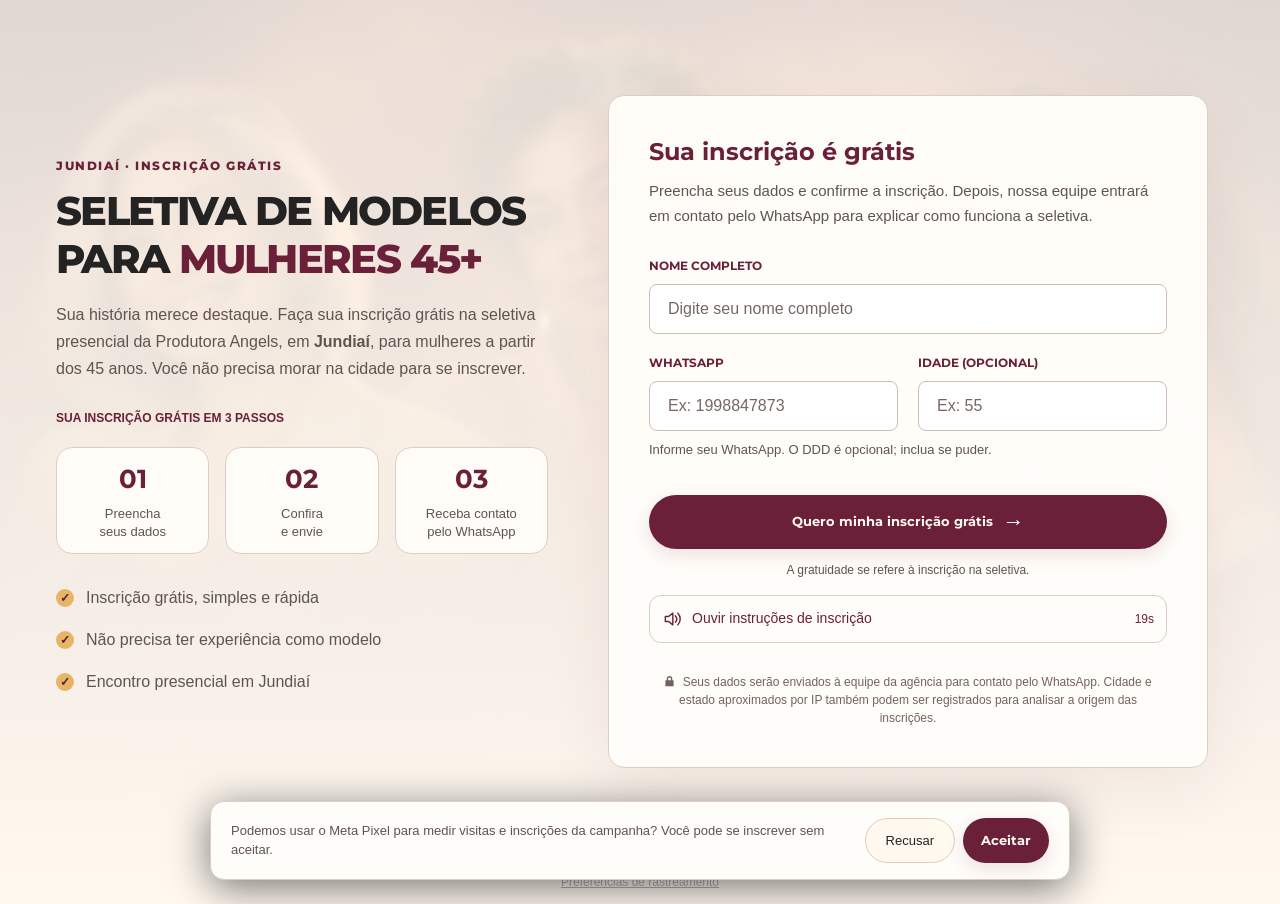
==== jundiai/index.html @ 076e6bf6 "Reduce initial page weight with an optimized background and fewer startup requests" ====
<!doctype html>
<html lang="pt-BR">
<head>
  <meta charset="UTF-8">
  <meta name="viewport" content="width=device-width, initial-scale=1">
  <link rel="preload" href="/fonts/montserrat-latin-700-normal.woff2" as="font" type="font/woff2" crossorigin>
  <meta name="description" content="Seletiva presencial da Produtora Angels em Jundiaí para mulheres a partir dos 45 anos. Faça sua inscrição grátis e receba as orientações da equipe pelo WhatsApp.">
  <title>Seletiva de modelos 45+ em Jundiaí | Inscrição grátis</title>
  <link rel="stylesheet" href="../styles.css">
  <link rel="stylesheet" href="../paleta-a/theme.css">
  <script src="config.js" defer></script>
  <script src="../app.js" defer></script>
  <script src="../audio-instructions.js" defer></script>
</head>
<body>
  <main class="layout" id="registration-page">
    <section class="card" aria-labelledby="form-title">
      <h2 id="form-title" class="form-heading">Sua inscrição é grátis</h2>
      <p class="form-context">Mulheres 45+ · Presencial em Jundiaí</p>
      <p class="form-description">Preencha seus dados e confirme a inscrição. Depois, nossa equipe entrará em contato pelo WhatsApp para explicar como funciona a seletiva.</p>
      <form id="lead-form">
        <label for="name">NOME COMPLETO</label>
        <input id="name" name="nome" autocomplete="name" placeholder="Digite seu nome completo" minlength="3" maxlength="150" required>
        <div class="fields">
          <div><label for="phone">WHATSAPP</label><input id="phone" name="telefone" type="tel" inputmode="tel" autocomplete="tel" maxlength="30" placeholder="Ex: 1998847873" aria-describedby="phone-help" required></div>
          <div><label for="age" id="age-label">IDADE (OPCIONAL)</label><input id="age" name="idade" type="number" inputmode="numeric" min="1" max="120" step="1" placeholder="Ex: 55"></div>
        </div>
        <p id="phone-help" class="hint">Informe seu WhatsApp. O DDD é opcional; inclua se puder.</p>
        <button type="submit" class="primary registration-cta">Quero minha inscrição grátis <span aria-hidden="true">→</span></button>
        <p class="free-note">A gratuidade se refere à inscrição na seletiva.</p>
        <div class="audio-instructions">
          <audio id="instruction-audio" controls preload="none" aria-label="Instruções para fazer sua inscrição" src="../assets/instrucoes-inscricao.mp3"></audio>
          <button id="audio-toggle" class="audio-button" type="button" aria-controls="instruction-audio" aria-pressed="false" hidden>
            <svg aria-hidden="true" viewBox="0 0 24 24"><path d="M4 9v6h4l5 4V5L8 9H4zm12-1a6 6 0 0 1 0 8m3-11a10 10 0 0 1 0 14"/></svg>
            <span id="audio-toggle-label">Ouvir instruções de inscrição</span>
            <small>19s</small>
          </button>
          <p id="audio-status" class="hint" role="status" aria-live="polite"></p>
        </div>
        <p id="form-status" class="status" role="status" aria-live="polite"></p>
      </form>
      <p class="footnote"><svg aria-hidden="true" viewBox="0 0 16 16"><path fill="currentColor" d="M4 6V4a4 4 0 0 1 8 0v2h1a1 1 0 0 1 1 1v7a1 1 0 0 1-1 1H3a1 1 0 0 1-1-1V7a1 1 0 0 1 1-1h1zm2 0h4V4a2 2 0 0 0-4 0v2z"/></svg> Seus dados serão enviados à equipe da agência para contato pelo WhatsApp. Cidade e estado aproximados por IP também podem ser registrados para analisar a origem das inscrições.</p>
    </section>
    <section class="intro" aria-labelledby="title">
      <p class="eyebrow">JUNDIAÍ · INSCRIÇÃO GRÁTIS</p>
      <h1 id="title">Seletiva de modelos<br>para <span>mulheres 45+</span></h1>
      <p class="description">Sua história merece destaque. Faça sua inscrição grátis na seletiva presencial da Produtora Angels, em <strong>Jundiaí</strong>, para mulheres a partir dos 45 anos. Você não precisa morar na cidade para se inscrever.</p>
      <div class="deadline" id="campaign-countdown" aria-label="Prazo de inscrições" hidden>
        <p class="deadline-label" id="countdown-label">AS VAGAS ENCERRAM EM:</p>
        <div class="countdown" aria-hidden="true">
          <div><strong id="countdown-hours">00</strong><span>HORAS</span></div>
          <div><strong id="countdown-minutes">00</strong><span>MIN</span></div>
          <div><strong id="countdown-seconds">00</strong><span>SEG</span></div>
        </div>
      </div>
      <div id="registration-steps" class="registration-steps" aria-labelledby="steps-title">
        <p id="steps-title" class="deadline-label">SUA INSCRIÇÃO GRÁTIS EM 3 PASSOS</p>
        <ol>
          <li><strong>01</strong><span>Preencha<br>seus dados</span></li>
          <li><strong>02</strong><span>Confira<br>e envie</span></li>
          <li><strong>03</strong><span>Receba contato<br>pelo WhatsApp</span></li>
        </ol>
      </div>
      <ul class="benefits">
        <li><span aria-hidden="true">✓</span> Inscrição grátis, simples e rápida</li>
        <li><span aria-hidden="true">✓</span> Não precisa ter experiência como modelo</li>
        <li><span aria-hidden="true">✓</span> Encontro presencial em Jundiaí</li>
      </ul>
    </section>
  </main>
  <dialog id="confirmation" aria-labelledby="confirmation-title" aria-describedby="confirmation-description">
    <div class="dialog-content">
      <p class="eyebrow">SEU PRÓXIMO PASSO</p>
      <h2 id="confirmation-title">Vamos confirmar sua inscrição grátis?</h2>
      <p id="confirmation-description" class="subtext">Confira seu nome, idade e WhatsApp. Nossa equipe usará esse número para explicar os próximos passos da seletiva.</p>
      <dl><dt>Nome completo</dt><dd id="review-name"></dd><dt>Idade</dt><dd id="review-age"></dd><dt>WhatsApp</dt><dd id="review-phone"></dd></dl>
      <p id="submit-status" class="status" role="status" aria-live="polite"></p>
      <button id="confirm-submit" class="primary" type="button">CONFIRMAR INSCRIÇÃO GRÁTIS <span aria-hidden="true">→</span></button>
      <button id="edit-data" class="secondary" type="button">Voltar e editar</button>
    </div>
  </dialog>
  <aside id="cookie-banner" class="cookie-banner" aria-label="Preferências de rastreamento">
    <p>Podemos usar o Meta Pixel para medir visitas e inscrições da campanha? Você pode se inscrever sem aceitar.</p>
    <div><button id="reject-tracking" class="secondary" type="button">Recusar</button><button id="accept-tracking" class="primary" type="button">Aceitar</button></div>
  </aside>
  <button id="tracking-settings" class="settings" type="button">Preferências de rastreamento</button>
</body>
</html>
---- styles.css ----
@font-face { font-family:Montserrat; src:url("fonts/montserrat-latin-800-normal.woff2") format("woff2"); font-style:normal; font-weight:800 900; font-display:swap; }
@font-face { font-family:Montserrat; src:url("fonts/montserrat-latin-700-normal.woff2") format("woff2"); font-style:normal; font-weight:700; font-display:swap; }
:root {
  --background:#130e14; --surface:#211921; --text:#fff8f1; --muted:#d2c7ce;
  --accent:#e9cba7; --accent-light:#f5e3ca; --accent-text:#241824;
  --cta:#4ade80; --cta-light:#a7f3b8; --cta-text:#062410;
  --border:#574452; --focus:#f5e3ca; --radius:16px;
}
* { box-sizing:border-box; }
body { margin:0; background:var(--background); color:var(--text); font-family:Arial,Helvetica,sans-serif; line-height:1.5; }
body::before {
  content:"";
  position:fixed;
  inset:0;
  pointer-events:none;
  background-color:var(--background);
  background-image:
    linear-gradient(180deg,rgba(19,14,20,.2) 0%,rgba(19,14,20,.45) 55%,var(--background) 100%),
    linear-gradient(90deg,rgba(19,14,20,.58) 0%,rgba(19,14,20,.22) 48%,rgba(19,14,20,.4) 100%),
    url("assets/mulheres-45plus-fundo.fdf87ce01a.webp");
  background-size:cover;
  background-position:center top;
  background-repeat:no-repeat;
}

button,input { font:inherit; }
button { cursor:pointer; }
button:disabled { cursor:wait; opacity:.65; }
.layout { position:relative; max-width:1168px; min-height:calc(100svh - 28px); margin:auto; padding:27px 0 36px; display:grid; grid-template-columns:minmax(0,492px) minmax(0,600px); gap:60px; align-items:center; }
.intro { padding-bottom:12px; }
.eyebrow { font-family:Montserrat,Arial,sans-serif; font-size:12px; font-weight:800; letter-spacing:1.6px; margin:0 0 12px; color:var(--accent); }
h1 { font-family:Montserrat,Arial,sans-serif; font-size:40px; font-weight:800; line-height:1.2; letter-spacing:-1.7px; margin:0 0 18px; text-transform:uppercase; }
h1 span { color:var(--accent); }
.description { font-size:16px; color:var(--muted); line-height:1.7; margin:0; }
.deadline { margin-top:26px; }
.deadline-label { color:var(--accent); font-size:12px; font-weight:800; margin:0 0 30px; }
.countdown { display:grid; grid-template-columns:repeat(3,1fr); gap:16px; }
.countdown > div { height:88px; background:var(--surface); border:1px solid var(--border); border-radius:16px; display:flex; flex-direction:column; align-items:center; justify-content:center; }
.countdown strong { font-family:Montserrat,Arial,sans-serif; font-size:32px; font-weight:800; line-height:1.1; color:var(--accent); }
.countdown span { font-size:11px; color:var(--muted); margin-top:3px; }
.benefits { list-style:none; padding:0; margin:32px 0 0; display:grid; gap:18px; color:var(--muted); font-size:16px; }
.benefits li { display:flex; gap:12px; align-items:center; }
.benefits span { display:grid; place-items:center; background:var(--accent); color:var(--accent-text); border-radius:50%; width:18px; height:18px; flex-shrink:0; font-size:12px; font-weight:bold; }
.card { min-height:622px; padding:40px; background:linear-gradient(125deg,var(--surface) 60%,#2a2027); border:1px solid var(--border); border-radius:var(--radius); display:flex; flex-direction:column; justify-content:flex-start; }
.form-heading { color:var(--accent); font-family:Montserrat,Arial,sans-serif; font-size:24px; font-weight:700; line-height:1.3; margin:0 0 12px; }
h2 { font-size:28px; line-height:1.2; margin:0 0 12px; }
.subtext { color:var(--muted); font-size:14px; margin:0 0 28px; }
label:not(.check) { display:block; color:var(--accent); font-family:Montserrat,Arial,sans-serif; font-size:12px; font-weight:700; margin-bottom:9px; }
input:not([type=checkbox]) { width:100%; height:50px; padding:12px 18px; border:1px solid var(--border); background:#171217; border-radius:8px; color:var(--text); color-scheme:dark; }
input::placeholder { color:#a99aa5; opacity:1; }
input:focus-visible,button:focus-visible { outline:2px solid var(--focus); outline-offset:3px; }
.fields { display:grid; grid-template-columns:1fr 1fr; gap:20px; margin-top:20px; }
.hint { font-size:13px; color:var(--muted); margin:9px 0 0; }
.registration-cta { margin-top:36px; }
[hidden] { display:none !important; }
.unavailable-screen { position:relative; min-height:calc(100svh - 50px); display:grid; place-items:center; padding:32px 22px; }
.unavailable-card { width:100%; max-width:540px; padding:36px; border:1px solid var(--border); border-radius:var(--radius); background:var(--surface); }
.unavailable-card h2 { line-height:1.3; }
.unavailable-card .subtext { font-size:16px; line-height:1.7; margin-top:20px; }
.instagram-link { text-decoration:none; text-align:center; }
@media(max-width:420px) { .unavailable-card { padding:26px; } .unavailable-card h2 { font-size:24px; } }
.attendance-actions { display:grid; grid-template-columns:repeat(2,minmax(0,1fr)); gap:12px; align-items:center; }
.city-highlight { display:inline-block; color:var(--accent); background:rgba(233,203,167,.14); border-radius:6px; padding:2px 6px; margin:3px 0; font-weight:800; text-transform:uppercase; }
.attendance-choice { width:100%; min-height:48px; padding:12px 18px; border:1px solid; border-radius:12px; font-size:15px; font-weight:700; transition:background-color .2s; }
#attendance-yes { color:#a7efbf; background:#20372b; border-color:#426c50; }
#attendance-yes:hover { background:#2b4838; }
#attendance-no { color:#ffbaba; background:#3a242b; border-color:#79505a; }
#attendance-no:hover { background:#4c3038; }
@media(max-width:800px) { .registration-cta { margin-top:28px; } }
@media(prefers-reduced-motion:reduce) { .attendance-choice { transition:none; } }
.check { display:flex; gap:10px; align-items:flex-start; font-size:14px; color:var(--muted); margin:72px 0 22px; }
.check input { accent-color:var(--accent); width:18px; height:18px; flex-shrink:0; margin:1px 0; }
.primary { background:linear-gradient(105deg,#22c55e,var(--cta) 55%,var(--cta-light)); color:var(--cta-text); border:0; border-radius:999px; padding:16px 20px; font-family:Montserrat,Arial,sans-serif; font-size:13px; font-weight:700; display:flex; align-items:center; justify-content:center; gap:10px; width:100%; min-height:54px; box-shadow:0 9px 28px #22c55e24; transition:filter .2s,transform .2s; }
.registration-cta { animation:registration-pulse 2s ease-in-out infinite; }
.registration-cta:disabled { animation:none; }
@keyframes registration-pulse {
  0%,100% { box-shadow:0 0 0 0 #22c55e66,0 9px 28px #22c55e24; }
  65% { box-shadow:0 0 0 11px #22c55e00,0 9px 34px #22c55e45; }
}
.primary:hover { filter:brightness(1.1); transform:translateY(-1px); }
.primary span { font-size:22px; line-height:1; }
.secondary { background:transparent; color:var(--text); border:1px solid var(--border); border-radius:999px; padding:12px 20px; font-size:13px; }
.footnote { font-size:12px; text-align:center; color:#b9aab5; margin:30px 0 0; }
.status { font-size:14px; margin:14px 0; color:var(--text); overflow-wrap:anywhere; }
.status:empty { display:none; }
dialog { border:1px solid var(--border); border-radius:var(--radius); background:var(--surface); color:var(--text); max-width:480px; width:calc(100% - 32px); padding:0; max-height:90svh; }
dialog::backdrop { background:#000b; backdrop-filter:blur(4px); }
.dialog-content { padding:32px; }
dl { background:var(--background); border-radius:12px; padding:20px; margin:0 0 24px; }
dt { font-size:11px; color:var(--muted); text-transform:uppercase; font-weight:bold; }
dd { margin:4px 0 18px; overflow-wrap:anywhere; }
dd:last-child { margin-bottom:0; }
#edit-data { width:100%; margin-top:12px; }
.cookie-banner { position:fixed; bottom:20px; left:50%; transform:translateX(-50%); width:calc(100% - 32px); max-width:860px; padding:16px 20px; background:var(--surface); border:1px solid var(--border); border-radius:14px; box-shadow:0 8px 40px #0008; display:flex; gap:24px; align-items:center; z-index:3; }
.cookie-banner[hidden] { display:none; }
.cookie-banner p { font-size:13px; margin:0; color:var(--muted); }
.cookie-banner > div { display:flex; gap:8px; flex-shrink:0; }
.cookie-banner .primary { width:auto; min-height:40px; padding:10px 18px; }
.settings { position:relative; display:block; margin:0 auto 12px; background:none; border:0; text-decoration:underline; font-size:12px; color:#b9aab5; }
@media(max-width:1200px) and (min-width:801px) { .layout { grid-template-columns:minmax(0,492fr) minmax(0,600fr); } }
@media(max-width:1000px) and (min-width:801px) { .layout { gap:30px; padding:32px 28px; } .card { padding:28px; } h1 { font-size:33px; } }
@media(max-width:800px) {
  .layout { grid-template-columns:1fr; gap:36px; padding:40px 22px 36px; max-width:600px; }
  h1 { font-size:clamp(30px,6.4vw,40px); letter-spacing:-1.1px; }
  .description { font-size:15px; }
  .deadline-label { margin-bottom:18px; }
  .benefits { margin-top:32px; gap:16px; font-size:15px; }
  .card { padding:30px 24px; min-height:auto; }
  .cookie-banner { flex-direction:column; align-items:stretch; gap:12px; }
  .cookie-banner > div { justify-content:flex-end; }
  .countdown { gap:12px; }
}
@media(prefers-reduced-motion:reduce) { .primary { transition:none; } .registration-cta { animation:none; } }

.footnote svg { width:11px; height:11px; margin-right:4px; vertical-align:-1px; }
@media(min-width:801px) and (max-width:1220px) { .layout { margin-inline:32px; } }
@media(max-width:800px) { .form-heading { margin-bottom:28px; } .check { margin-top:26px; } }
@media(max-width:420px) { .fields { grid-template-columns:1fr; } }

body::after { content:""; position:fixed; inset:0; pointer-events:none; background-image:radial-gradient(circle at 10% 1%,#aaa4 1px,transparent 3px),radial-gradient(circle at 29% 15%,#aaa4 1px,transparent 3px),radial-gradient(circle at 37% 14%,#aaa4 1px,transparent 3px),radial-gradient(circle at 32% 44%,#aaa4 1px,transparent 2px),radial-gradient(circle at 44% 29%,#aaa4 1px,transparent 2px),radial-gradient(circle at 39% 68%,#aaa4 1px,transparent 2px),radial-gradient(circle at 87% 25%,#aaa4 1px,transparent 3px),radial-gradient(circle at 93% 43%,#aaa3 1px,transparent 2px),radial-gradient(circle at 86% 91%,#aaa4 1px,transparent 3px),radial-gradient(circle at 46% 96%,#aaa4 1px,transparent 3px),radial-gradient(circle at 12% 98%,#aaa4 1px,transparent 2px),radial-gradient(circle at 2% 79%,#aaa3 1px,transparent 2px); }

/* A single background image; gradients keep the headline legible. */
body::after { opacity:.25; }
.card { background:linear-gradient(125deg,rgba(33,25,33,.95),rgba(42,32,39,.92)); }
@media(max-width:800px) {
  body::before { background-size:100% 100%,100% 100%,auto 680px; }
}

.form-description { color:var(--muted); font-size:15px; line-height:1.65; margin:0 0 28px; }
.free-note { color:var(--muted); font-size:12px; line-height:1.5; text-align:center; margin:12px 0 0; }
.registration-steps { margin-top:26px; }
.registration-steps .deadline-label { margin-bottom:20px; }
.registration-steps ol { list-style:none; padding:0; margin:0; display:grid; grid-template-columns:repeat(3,minmax(0,1fr)); gap:16px; }
.registration-steps li { min-height:100px; display:flex; flex-direction:column; align-items:center; justify-content:center; gap:6px; text-align:center; background:var(--surface); border:1px solid var(--border); border-radius:16px; padding:12px 6px; }
.registration-steps strong { color:var(--accent); font-family:Montserrat,Arial,sans-serif; font-size:26px; }
.registration-steps li span { color:var(--muted); font-size:13px; line-height:1.4; }
@media(max-width:800px) { .form-heading { margin-bottom:12px; } .registration-steps ol { gap:12px; } }

/* Keep keyboard order aligned with the form-first layout on mobile. */
.layout > .intro { grid-column:1; grid-row:1; }
.layout > .card { grid-column:2; grid-row:1; }
.form-context { display:none; }
@media(max-width:800px) {
  .layout { padding-top:20px; }
  .layout > .card { grid-column:1; grid-row:1; padding:24px 20px; }
  .layout > .intro { grid-column:1; grid-row:2; }
  .card .form-heading { font-size:22px; margin-bottom:8px; }
  .form-context { display:block; color:var(--accent); font-size:13px; line-height:1.5; margin:0 0 22px; }
  .card #lead-form { order:1; }
  .card .form-description { order:2; margin:22px 0 0; font-size:14px; }
  .card .footnote { order:3; margin-top:18px; }
  .card .fields { margin-top:16px; gap:16px; }
  .card .registration-cta { margin-top:22px; }
}
@media(max-width:380px) {
  .card .registration-cta { padding:14px 12px; font-size:12px; gap:8px; }
  .card .registration-cta span { display:none; }
}

.audio-instructions { margin-top:16px; }
.audio-instructions audio { width:100%; }
.audio-button { width:100%; display:flex; align-items:center; gap:10px; padding:12px; min-height:48px; border:1px solid var(--border); border-radius:12px; background:transparent; color:var(--accent); text-align:left; font-size:14px; line-height:1.4; }
.audio-button:hover { border-color:var(--accent); }
.audio-button svg { width:20px; height:20px; flex-shrink:0; fill:none; stroke:currentColor; stroke-width:1.7; stroke-linecap:round; stroke-linejoin:round; }
.audio-button small { font-size:12px; margin-left:auto; white-space:nowrap; }
#audio-status:empty { display:none; }
---- paleta-a/theme.css ----
:root {
  --background:#FFF9F0;
  --surface:#fffdf9;
  --text:#232323;
  --muted:#605351;
  --accent:#6B2039;
  --accent-light:#8b304e;
  --accent-text:#FFF9F0;
  --cta:#6B2039;
  --cta-light:#6B2039;
  --cta-text:#FFF9F0;
  --border:#dccdc5;
  --focus:#6B2039;
}
body { color-scheme:light; }
body::before {
  background-color:var(--background);
  background-image:linear-gradient(180deg,rgba(255,249,240,.86),rgba(255,249,240,.95) 65%,var(--background)),url("../assets/mulheres-45plus-fundo.fdf87ce01a.webp");
  background-size:cover;
}
body::after { display:none; }
.card { background:rgba(255,253,249,.97); box-shadow:0 18px 65px rgba(107,32,57,.07); }
input:not([type=checkbox]) { color-scheme:light; background:#fff; border-color:#cdbeb6; }
input::placeholder { color:#776762; }
.primary { background:var(--cta); color:var(--cta-text); box-shadow:0 6px 18px rgba(107,32,57,.13); }
.primary:hover { background:#572034; filter:none; }
.registration-cta { animation:palette-wine-pulse 2.5s ease-in-out infinite; }
.registration-cta:disabled { animation:none; }
@keyframes palette-wine-pulse {
  0%,100% { box-shadow:0 0 0 0 rgba(107,32,57,.18),0 6px 18px rgba(107,32,57,.1); }
  65% { box-shadow:0 0 0 8px rgba(107,32,57,0),0 6px 22px rgba(107,32,57,.16); }
}
.registration-steps li { background:rgba(255,253,249,.92); border-color:#ddcdc4; }
.registration-steps strong { color:var(--accent); }
.benefits span { background:#e9b466; color:#412530; }
.footnote { color:#75625e; }
.city-highlight { background:#f2e1e5; color:var(--accent); }
.secondary { background:#fff9f0; }
#attendance-yes { color:#225c37; background:#eaf3e8; border-color:#b1c8b2; }
#attendance-yes:hover { background:#deecdc; }
#attendance-no { color:#8b3444; background:#fbefed; border-color:#dab5b9; }
#attendance-no:hover { background:#f2e1de; }
dialog::backdrop { background:rgba(49,28,32,.42); }
.unavailable-card { box-shadow:0 18px 65px rgba(107,32,57,.07); }
@media(max-width:800px) {
  body::before { background-size:100% 680px,auto 680px; }
}
@media(prefers-reduced-motion:reduce) { .registration-cta { animation:none; } }
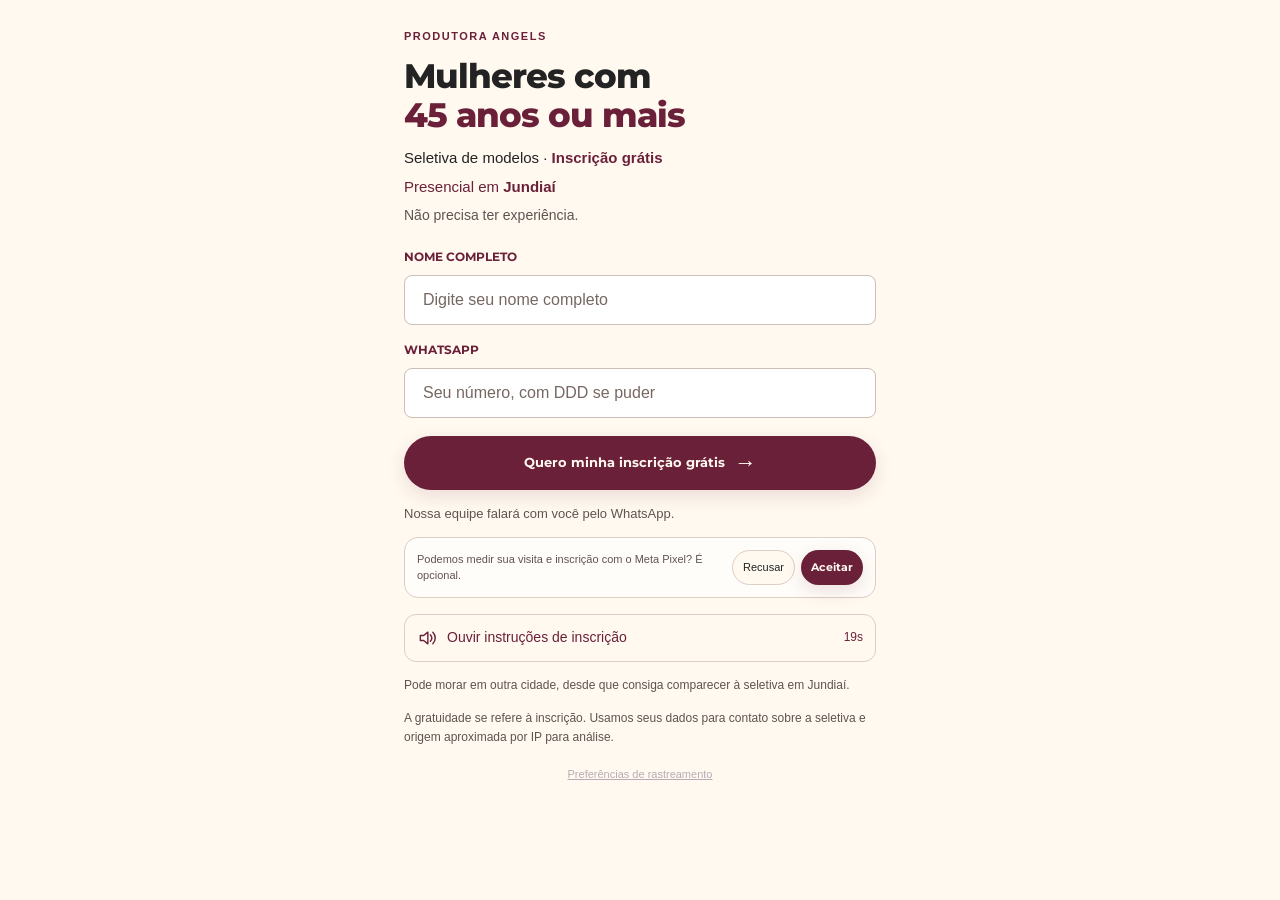
==== commit aed3dff2: "Prioritize audience and two-field registration on the main landing pages" ====
--- a/jundiai/index.html
+++ b/jundiai/index.html
@@ -4,85 +4,48 @@
   <meta charset="UTF-8">
   <meta name="viewport" content="width=device-width, initial-scale=1">
   <link rel="preload" href="/fonts/montserrat-latin-700-normal.woff2" as="font" type="font/woff2" crossorigin>
-  <meta name="description" content="Seletiva presencial da Produtora Angels em Jundiaí para mulheres a partir dos 45 anos. Faça sua inscrição grátis e receba as orientações da equipe pelo WhatsApp.">
-  <title>Seletiva de modelos 45+ em Jundiaí | Inscrição grátis</title>
-  <link rel="stylesheet" href="../styles.css">
-  <link rel="stylesheet" href="../paleta-a/theme.css">
+  <meta name="description" content="Inscrição grátis na seletiva de modelos para mulheres com 45 anos ou mais. Presencial em Jundiaí, sem necessidade de experiência.">
+  <title>Modelos: mulheres com 45 anos ou mais | Jundiaí</title>
+  <link rel="stylesheet" href="/styles.css">
+  <link rel="stylesheet" href="/paleta-a/theme.css">
+  <link rel="stylesheet" href="/quick-form.css">
   <script src="config.js" defer></script>
-  <script src="../app.js" defer></script>
-  <script src="../audio-instructions.js" defer></script>
+  <script src="/app.js" defer></script>
+  <script src="/audio-instructions.js" defer></script>
 </head>
-<body>
-  <main class="layout" id="registration-page">
-    <section class="card" aria-labelledby="form-title">
-      <h2 id="form-title" class="form-heading">Sua inscrição é grátis</h2>
-      <p class="form-context">Mulheres 45+ · Presencial em Jundiaí</p>
-      <p class="form-description">Preencha seus dados e confirme a inscrição. Depois, nossa equipe entrará em contato pelo WhatsApp para explicar como funciona a seletiva.</p>
-      <form id="lead-form">
-        <label for="name">NOME COMPLETO</label>
-        <input id="name" name="nome" autocomplete="name" placeholder="Digite seu nome completo" minlength="3" maxlength="150" required>
-        <div class="fields">
-          <div><label for="phone">WHATSAPP</label><input id="phone" name="telefone" type="tel" inputmode="tel" autocomplete="tel" maxlength="30" placeholder="Ex: 1998847873" aria-describedby="phone-help" required></div>
-          <div><label for="age" id="age-label">IDADE (OPCIONAL)</label><input id="age" name="idade" type="number" inputmode="numeric" min="1" max="120" step="1" placeholder="Ex: 55"></div>
-        </div>
-        <p id="phone-help" class="hint">Informe seu WhatsApp. O DDD é opcional; inclua se puder.</p>
-        <button type="submit" class="primary registration-cta">Quero minha inscrição grátis <span aria-hidden="true">→</span></button>
-        <p class="free-note">A gratuidade se refere à inscrição na seletiva.</p>
-        <div class="audio-instructions">
-          <audio id="instruction-audio" controls preload="none" aria-label="Instruções para fazer sua inscrição" src="../assets/instrucoes-inscricao.mp3"></audio>
-          <button id="audio-toggle" class="audio-button" type="button" aria-controls="instruction-audio" aria-pressed="false" hidden>
-            <svg aria-hidden="true" viewBox="0 0 24 24"><path d="M4 9v6h4l5 4V5L8 9H4zm12-1a6 6 0 0 1 0 8m3-11a10 10 0 0 1 0 14"/></svg>
-            <span id="audio-toggle-label">Ouvir instruções de inscrição</span>
-            <small>19s</small>
-          </button>
-          <p id="audio-status" class="hint" role="status" aria-live="polite"></p>
-        </div>
-        <p id="form-status" class="status" role="status" aria-live="polite"></p>
-      </form>
-      <p class="footnote"><svg aria-hidden="true" viewBox="0 0 16 16"><path fill="currentColor" d="M4 6V4a4 4 0 0 1 8 0v2h1a1 1 0 0 1 1 1v7a1 1 0 0 1-1 1H3a1 1 0 0 1-1-1V7a1 1 0 0 1 1-1h1zm2 0h4V4a2 2 0 0 0-4 0v2z"/></svg> Seus dados serão enviados à equipe da agência para contato pelo WhatsApp. Cidade e estado aproximados por IP também podem ser registrados para analisar a origem das inscrições.</p>
-    </section>
-    <section class="intro" aria-labelledby="title">
-      <p class="eyebrow">JUNDIAÍ · INSCRIÇÃO GRÁTIS</p>
-      <h1 id="title">Seletiva de modelos<br>para <span>mulheres 45+</span></h1>
-      <p class="description">Sua história merece destaque. Faça sua inscrição grátis na seletiva presencial da Produtora Angels, em <strong>Jundiaí</strong>, para mulheres a partir dos 45 anos. Você não precisa morar na cidade para se inscrever.</p>
-      <div class="deadline" id="campaign-countdown" aria-label="Prazo de inscrições" hidden>
-        <p class="deadline-label" id="countdown-label">AS VAGAS ENCERRAM EM:</p>
-        <div class="countdown" aria-hidden="true">
-          <div><strong id="countdown-hours">00</strong><span>HORAS</span></div>
-          <div><strong id="countdown-minutes">00</strong><span>MIN</span></div>
-          <div><strong id="countdown-seconds">00</strong><span>SEG</span></div>
-        </div>
-      </div>
-      <div id="registration-steps" class="registration-steps" aria-labelledby="steps-title">
-        <p id="steps-title" class="deadline-label">SUA INSCRIÇÃO GRÁTIS EM 3 PASSOS</p>
-        <ol>
-          <li><strong>01</strong><span>Preencha<br>seus dados</span></li>
-          <li><strong>02</strong><span>Confira<br>e envie</span></li>
-          <li><strong>03</strong><span>Receba contato<br>pelo WhatsApp</span></li>
-        </ol>
-      </div>
-      <ul class="benefits">
-        <li><span aria-hidden="true">✓</span> Inscrição grátis, simples e rápida</li>
-        <li><span aria-hidden="true">✓</span> Não precisa ter experiência como modelo</li>
-        <li><span aria-hidden="true">✓</span> Encontro presencial em Jundiaí</li>
-      </ul>
-    </section>
+<body data-city="Jundiaí">
+  <main class="quick-page" id="registration-page">
+    <header>
+      <p class="quick-brand">PRODUTORA ANGELS</p>
+      <h1>Mulheres com<br><span>45 anos ou mais</span></h1>
+      <p class="quick-offer">Seletiva de modelos · <strong>Inscrição grátis</strong></p>
+      <p class="quick-city">Presencial em <strong>Jundiaí</strong></p>
+      <p class="quick-experience">Não precisa ter experiência.</p>
+    </header>
+    <form id="lead-form" aria-label="Inscrição grátis na seletiva">
+      <label for="name">NOME COMPLETO</label>
+      <input id="name" name="nome" autocomplete="name" autocapitalize="words" placeholder="Digite seu nome completo" minlength="3" maxlength="150" required>
+      <label for="phone">WHATSAPP</label>
+      <input id="phone" name="telefone" type="tel" inputmode="tel" autocomplete="tel" maxlength="30" placeholder="Seu número, com DDD se puder" required>
+      <button type="submit" class="primary registration-cta">Quero minha inscrição grátis <span aria-hidden="true">→</span></button>
+      <p id="form-status" class="status" role="status" aria-live="polite"></p>
+    </form>
+    <p class="quick-next">Nossa equipe falará com você pelo WhatsApp.</p>
+    <aside id="cookie-banner" class="cookie-banner" aria-label="Preferências de rastreamento">
+      <p>Podemos medir sua visita e inscrição com o Meta Pixel? É opcional.</p>
+      <div><button id="reject-tracking" class="secondary" type="button">Recusar</button><button id="accept-tracking" class="primary" type="button">Aceitar</button></div>
+    </aside>
+    <div class="audio-instructions">
+      <audio id="instruction-audio" controls preload="none" aria-label="Instruções para fazer sua inscrição" src="/assets/instrucoes-inscricao.mp3"></audio>
+      <button id="audio-toggle" class="audio-button" type="button" aria-controls="instruction-audio" aria-pressed="false" hidden>
+        <svg aria-hidden="true" viewBox="0 0 24 24"><path d="M4 9v6h4l5 4V5L8 9H4zm12-1a6 6 0 0 1 0 8m3-11a10 10 0 0 1 0 14"/></svg>
+        <span id="audio-toggle-label">Ouvir instruções de inscrição</span><small>19s</small>
+      </button>
+      <p id="audio-status" class="hint" role="status" aria-live="polite"></p>
+    </div>
+    <p class="quick-note">Pode morar em outra cidade, desde que consiga comparecer à seletiva em Jundiaí.</p>
+    <p class="quick-privacy">A gratuidade se refere à inscrição. Usamos seus dados para contato sobre a seletiva e origem aproximada por IP para análise.</p>
+    <button id="tracking-settings" class="settings" type="button">Preferências de rastreamento</button>
   </main>
-  <dialog id="confirmation" aria-labelledby="confirmation-title" aria-describedby="confirmation-description">
-    <div class="dialog-content">
-      <p class="eyebrow">SEU PRÓXIMO PASSO</p>
-      <h2 id="confirmation-title">Vamos confirmar sua inscrição grátis?</h2>
-      <p id="confirmation-description" class="subtext">Confira seu nome, idade e WhatsApp. Nossa equipe usará esse número para explicar os próximos passos da seletiva.</p>
-      <dl><dt>Nome completo</dt><dd id="review-name"></dd><dt>Idade</dt><dd id="review-age"></dd><dt>WhatsApp</dt><dd id="review-phone"></dd></dl>
-      <p id="submit-status" class="status" role="status" aria-live="polite"></p>
-      <button id="confirm-submit" class="primary" type="button">CONFIRMAR INSCRIÇÃO GRÁTIS <span aria-hidden="true">→</span></button>
-      <button id="edit-data" class="secondary" type="button">Voltar e editar</button>
-    </div>
-  </dialog>
-  <aside id="cookie-banner" class="cookie-banner" aria-label="Preferências de rastreamento">
-    <p>Podemos usar o Meta Pixel para medir visitas e inscrições da campanha? Você pode se inscrever sem aceitar.</p>
-    <div><button id="reject-tracking" class="secondary" type="button">Recusar</button><button id="accept-tracking" class="primary" type="button">Aceitar</button></div>
-  </aside>
-  <button id="tracking-settings" class="settings" type="button">Preferências de rastreamento</button>
 </body>
 </html>
--- a/quick-form.css
+++ b/quick-form.css
@@ -0,0 +1,24 @@
+body::before, body::after { content:none; background-image:none; }
+.quick-page { width:100%; max-width:520px; margin:0 auto; padding:28px 24px 20px; }
+.quick-brand { font-size:11px; color:var(--accent); font-weight:700; letter-spacing:1.5px; margin:0 0 12px; }
+.quick-page h1 { font-size:34px; line-height:1.15; letter-spacing:-1px; margin:0 0 12px; text-transform:none; }
+.quick-offer { font-size:15px; line-height:1.4; margin:0 0 8px; }
+.quick-offer strong { color:var(--accent); }
+.quick-city { color:var(--accent); font-size:15px; line-height:1.4; margin:0 0 8px; }
+.quick-experience { color:var(--muted); font-size:14px; margin:0 0 22px; }
+.quick-page input { margin-bottom:16px; }
+.quick-page .registration-cta { margin-top:2px; animation:none; }
+.quick-next { font-size:13px; color:var(--muted); line-height:1.5; margin:14px 0; }
+.quick-page .cookie-banner { position:static; transform:none; width:100%; padding:12px; margin:14px 0; box-shadow:none; flex-direction:row; gap:12px; align-items:center; }
+.quick-page .cookie-banner p { font-size:11px; line-height:1.5; }
+.quick-page .cookie-banner > div { gap:6px; flex-shrink:0; }
+.quick-page .cookie-banner button { font-size:11px; padding:8px 10px; min-height:34px; }
+.quick-note, .quick-privacy { font-size:12px; line-height:1.6; color:var(--muted); margin:14px 0; }
+.quick-page .settings { font-size:11px; margin-top:18px; }
+@media(max-width:380px) {
+  .quick-page { padding:20px; }
+  .quick-page h1 { font-size:29px; }
+  .quick-page .registration-cta { padding-inline:12px; font-size:12px; }
+  .quick-page .registration-cta span { display:none; }
+  .quick-page .cookie-banner > div { flex-direction:column; }
+}
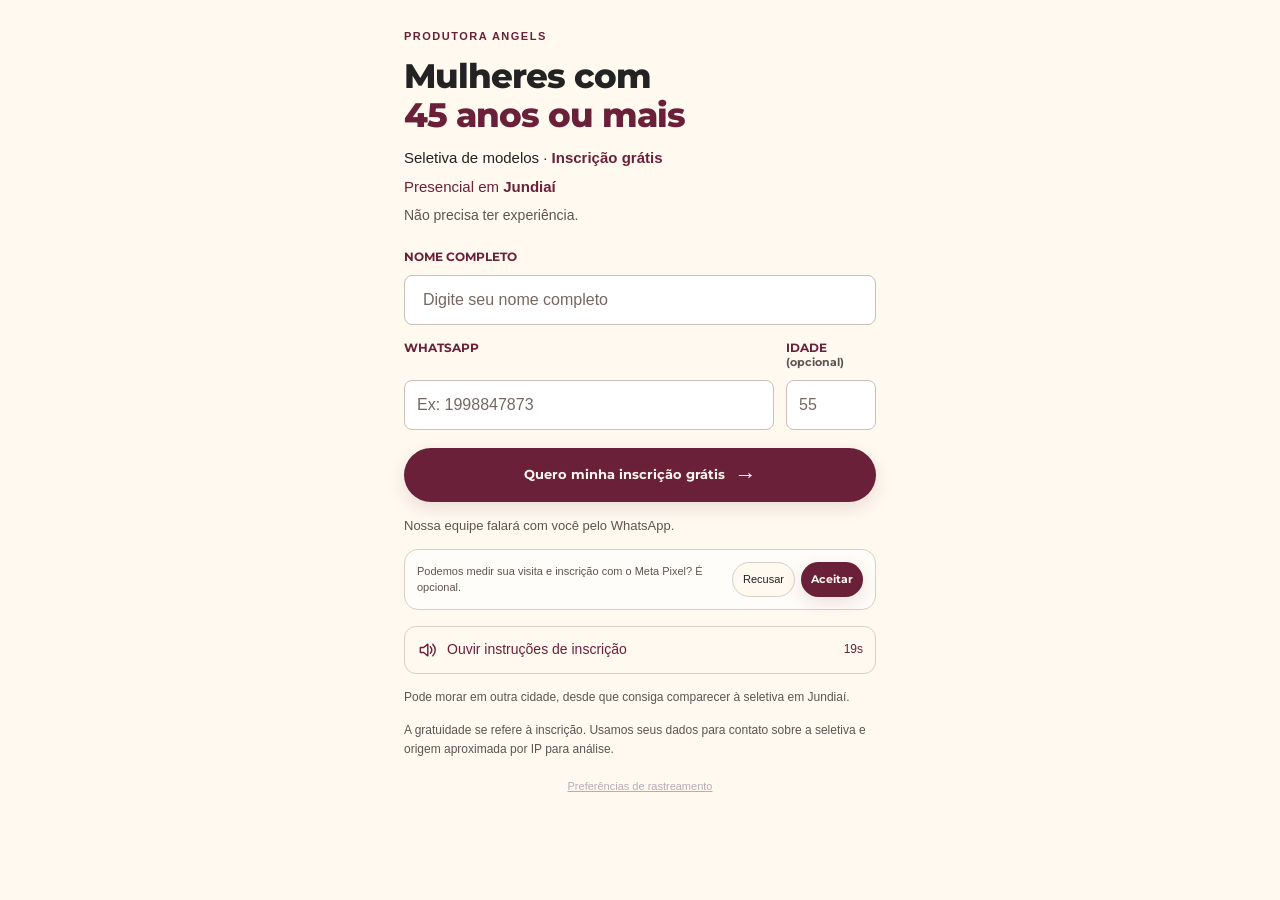
==== commit 4a832a9f: "Restore optional age and require explicit deployment authorization [skip netlify]" ====
--- a/jundiai/index.html
+++ b/jundiai/index.html
@@ -25,8 +25,16 @@
     <form id="lead-form" aria-label="Inscrição grátis na seletiva">
       <label for="name">NOME COMPLETO</label>
       <input id="name" name="nome" autocomplete="name" autocapitalize="words" placeholder="Digite seu nome completo" minlength="3" maxlength="150" required>
-      <label for="phone">WHATSAPP</label>
-      <input id="phone" name="telefone" type="tel" inputmode="tel" autocomplete="tel" maxlength="30" placeholder="Seu número, com DDD se puder" required>
+      <div class="contact-fields">
+        <div>
+          <label for="phone">WHATSAPP</label>
+          <input id="phone" name="telefone" type="tel" inputmode="tel" autocomplete="tel" maxlength="30" placeholder="Ex: 1998847873" required>
+        </div>
+        <div>
+          <label for="age" id="age-label">IDADE <small>(opcional)</small></label>
+          <input id="age" name="idade" type="number" inputmode="numeric" min="1" max="120" step="1" placeholder="55">
+        </div>
+      </div>
       <button type="submit" class="primary registration-cta">Quero minha inscrição grátis <span aria-hidden="true">→</span></button>
       <p id="form-status" class="status" role="status" aria-live="polite"></p>
     </form>
--- a/styles.css
+++ b/styles.css
@@ -164,3 +164,9 @@
 .audio-button svg { width:20px; height:20px; flex-shrink:0; fill:none; stroke:currentColor; stroke-width:1.7; stroke-linecap:round; stroke-linejoin:round; }
 .audio-button small { font-size:12px; margin-left:auto; white-space:nowrap; }
 #audio-status:empty { display:none; }
+
+.contact-fields { display:grid; grid-template-columns:minmax(0,1fr) 90px; gap:12px; }
+.contact-fields > div { min-width:0; }
+.contact-fields label { min-height:30px; line-height:1.2; }
+.contact-fields label small { display:block; font-size:11px; line-height:1.3; font-weight:400; text-transform:none; color:var(--muted); }
+.contact-fields input { padding-inline:12px; }
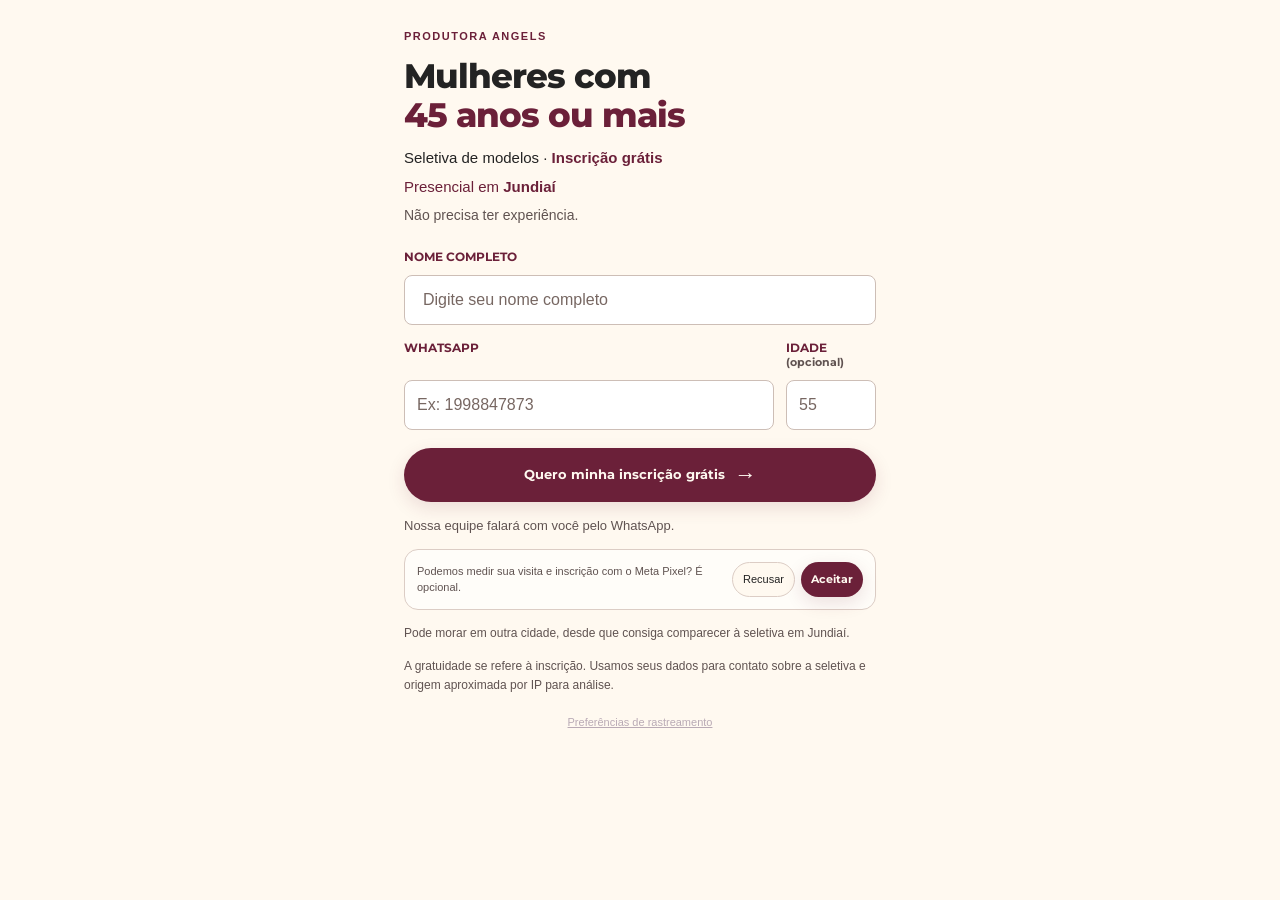
==== commit 007fb5c9: "Autostart and repeat signup instructions without an inline player [skip netlify]" ====
--- a/jundiai/index.html
+++ b/jundiai/index.html
@@ -43,14 +43,8 @@
       <p>Podemos medir sua visita e inscrição com o Meta Pixel? É opcional.</p>
       <div><button id="reject-tracking" class="secondary" type="button">Recusar</button><button id="accept-tracking" class="primary" type="button">Aceitar</button></div>
     </aside>
-    <div class="audio-instructions">
-      <audio id="instruction-audio" controls preload="none" aria-label="Instruções para fazer sua inscrição" src="/assets/instrucoes-inscricao.mp3"></audio>
-      <button id="audio-toggle" class="audio-button" type="button" aria-controls="instruction-audio" aria-pressed="false" hidden>
-        <svg aria-hidden="true" viewBox="0 0 24 24"><path d="M4 9v6h4l5 4V5L8 9H4zm12-1a6 6 0 0 1 0 8m3-11a10 10 0 0 1 0 14"/></svg>
-        <span id="audio-toggle-label">Ouvir instruções de inscrição</span><small>19s</small>
-      </button>
-      <p id="audio-status" class="hint" role="status" aria-live="polite"></p>
-    </div>
+    <audio id="instruction-audio" hidden preload="none" aria-label="Instruções para fazer sua inscrição" src="/assets/instrucoes-inscricao.mp3"></audio>
+    <p id="audio-status" class="hint" role="status" aria-live="polite"></p>
     <p class="quick-note">Pode morar em outra cidade, desde que consiga comparecer à seletiva em Jundiaí.</p>
     <p class="quick-privacy">A gratuidade se refere à inscrição. Usamos seus dados para contato sobre a seletiva e origem aproximada por IP para análise.</p>
     <button id="tracking-settings" class="settings" type="button">Preferências de rastreamento</button>
--- a/styles.css
+++ b/styles.css
@@ -157,12 +157,6 @@
   .card .registration-cta span { display:none; }
 }
 
-.audio-instructions { margin-top:16px; }
-.audio-instructions audio { width:100%; }
-.audio-button { width:100%; display:flex; align-items:center; gap:10px; padding:12px; min-height:48px; border:1px solid var(--border); border-radius:12px; background:transparent; color:var(--accent); text-align:left; font-size:14px; line-height:1.4; }
-.audio-button:hover { border-color:var(--accent); }
-.audio-button svg { width:20px; height:20px; flex-shrink:0; fill:none; stroke:currentColor; stroke-width:1.7; stroke-linecap:round; stroke-linejoin:round; }
-.audio-button small { font-size:12px; margin-left:auto; white-space:nowrap; }
 #audio-status:empty { display:none; }
 
 .contact-fields { display:grid; grid-template-columns:minmax(0,1fr) 90px; gap:12px; }
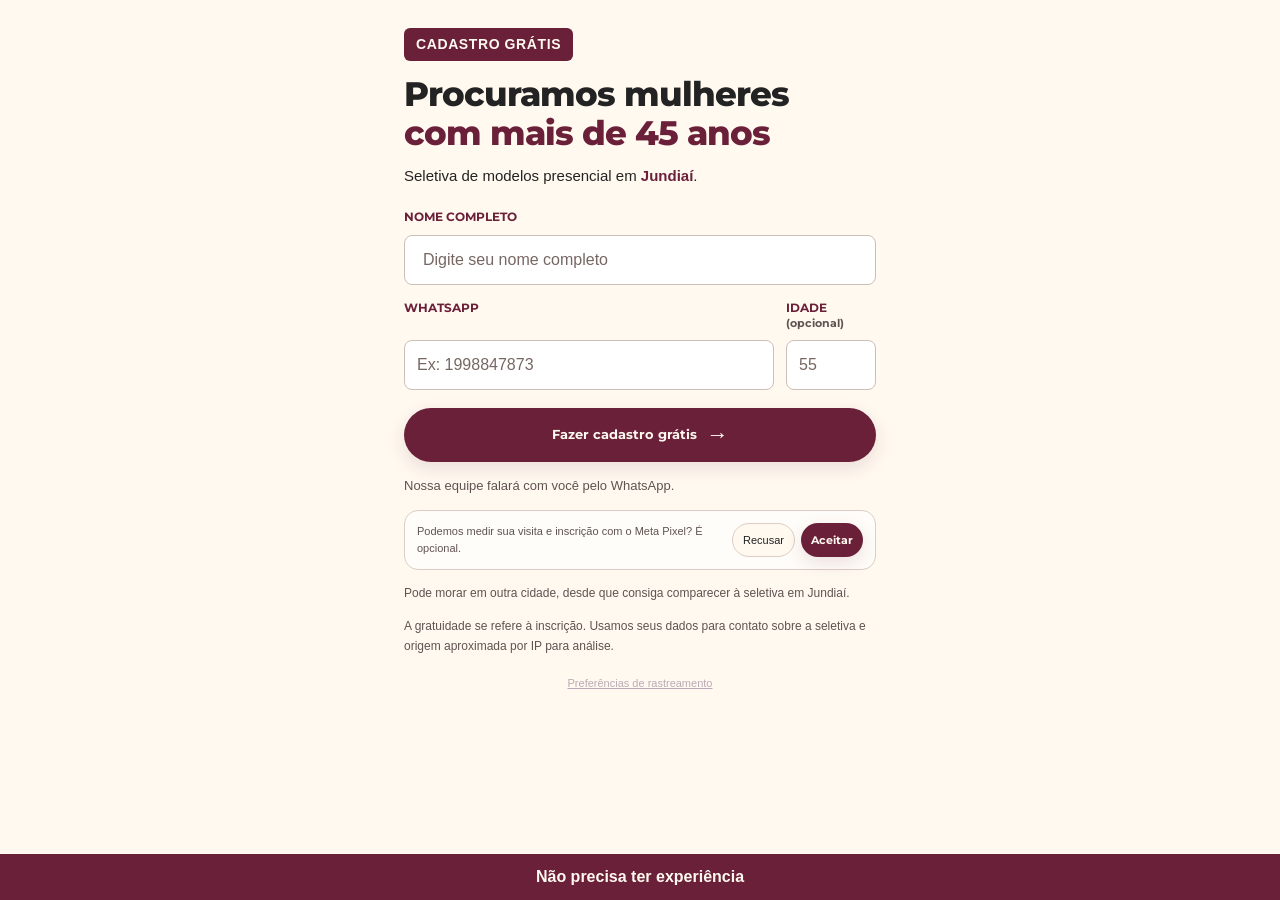
==== commit be3d356d: "Clarify free registration copy and add fixed experience notice [skip netlify]" ====
--- a/jundiai/index.html
+++ b/jundiai/index.html
@@ -4,8 +4,8 @@
   <meta charset="UTF-8">
   <meta name="viewport" content="width=device-width, initial-scale=1">
   <link rel="preload" href="/fonts/montserrat-latin-700-normal.woff2" as="font" type="font/woff2" crossorigin>
-  <meta name="description" content="Inscrição grátis na seletiva de modelos para mulheres com 45 anos ou mais. Presencial em Jundiaí, sem necessidade de experiência.">
-  <title>Modelos: mulheres com 45 anos ou mais | Jundiaí</title>
+  <meta name="description" content="Cadastro grátis na seletiva de modelos. Procuramos mulheres com mais de 45 anos. Presencial em Jundiaí, sem necessidade de experiência.">
+  <title>Cadastro grátis · Mulheres com mais de 45 anos | Jundiaí</title>
   <link rel="stylesheet" href="/styles.css">
   <link rel="stylesheet" href="/paleta-a/theme.css">
   <link rel="stylesheet" href="/quick-form.css">
@@ -16,13 +16,11 @@
 <body data-city="Jundiaí">
   <main class="quick-page" id="registration-page">
     <header>
-      <p class="quick-brand">PRODUTORA ANGELS</p>
-      <h1>Mulheres com<br><span>45 anos ou mais</span></h1>
-      <p class="quick-offer">Seletiva de modelos · <strong>Inscrição grátis</strong></p>
-      <p class="quick-city">Presencial em <strong>Jundiaí</strong></p>
-      <p class="quick-experience">Não precisa ter experiência.</p>
+      <p class="quick-free">CADASTRO GRÁTIS</p>
+      <h1>Procuramos mulheres<br><span>com mais de <span class="age-highlight">45 anos</span></span></h1>
+      <p class="quick-city">Seletiva de modelos presencial em <strong>Jundiaí</strong>.</p>
     </header>
-    <form id="lead-form" aria-label="Inscrição grátis na seletiva">
+    <form id="lead-form" aria-label="Cadastro grátis na seletiva">
       <label for="name">NOME COMPLETO</label>
       <input id="name" name="nome" autocomplete="name" autocapitalize="words" placeholder="Digite seu nome completo" minlength="3" maxlength="150" required>
       <div class="contact-fields">
@@ -35,7 +33,7 @@
           <input id="age" name="idade" type="number" inputmode="numeric" min="1" max="120" step="1" placeholder="55">
         </div>
       </div>
-      <button type="submit" class="primary registration-cta">Quero minha inscrição grátis <span aria-hidden="true">→</span></button>
+      <button type="submit" class="primary registration-cta">Fazer cadastro grátis <span aria-hidden="true">→</span></button>
       <p id="form-status" class="status" role="status" aria-live="polite"></p>
     </form>
     <p class="quick-next">Nossa equipe falará com você pelo WhatsApp.</p>
@@ -49,5 +47,6 @@
     <p class="quick-privacy">A gratuidade se refere à inscrição. Usamos seus dados para contato sobre a seletiva e origem aproximada por IP para análise.</p>
     <button id="tracking-settings" class="settings" type="button">Preferências de rastreamento</button>
   </main>
+  <footer class="experience-strip"><p>Não precisa ter experiência</p></footer>
 </body>
 </html>
--- a/quick-form.css
+++ b/quick-form.css
@@ -1,11 +1,9 @@
 body::before, body::after { content:none; background-image:none; }
 .quick-page { width:100%; max-width:520px; margin:0 auto; padding:28px 24px 20px; }
-.quick-brand { font-size:11px; color:var(--accent); font-weight:700; letter-spacing:1.5px; margin:0 0 12px; }
-.quick-page h1 { font-size:34px; line-height:1.15; letter-spacing:-1px; margin:0 0 12px; text-transform:none; }
-.quick-offer { font-size:15px; line-height:1.4; margin:0 0 8px; }
-.quick-offer strong { color:var(--accent); }
-.quick-city { color:var(--accent); font-size:15px; line-height:1.4; margin:0 0 8px; }
-.quick-experience { color:var(--muted); font-size:14px; margin:0 0 22px; }
+.quick-free { display:inline-block; padding:6px 12px; border-radius:6px; background:var(--cta); color:var(--cta-text); font-size:14px; font-weight:700; letter-spacing:.6px; margin:0 0 14px; }
+.quick-page h1 { font-size:clamp(25px, 7.6vw, 34px); line-height:1.15; letter-spacing:-1px; margin:0 0 12px; text-transform:none; }
+.quick-city { color:var(--text); font-size:15px; line-height:1.4; margin:0 0 22px; }
+.quick-city strong { color:var(--accent); }
 .quick-page input { margin-bottom:16px; }
 .quick-page .registration-cta { margin-top:2px; animation:none; }
 .quick-next { font-size:13px; color:var(--muted); line-height:1.5; margin:14px 0; }
@@ -17,8 +15,16 @@
 .quick-page .settings { font-size:11px; margin-top:18px; }
 @media(max-width:380px) {
   .quick-page { padding:20px; }
-  .quick-page h1 { font-size:29px; }
+  .quick-free { margin-bottom:12px; }
+  .quick-city { margin-bottom:16px; }
   .quick-page .registration-cta { padding-inline:12px; font-size:12px; }
   .quick-page .registration-cta span { display:none; }
   .quick-page .cookie-banner > div { flex-direction:column; }
 }
+
+html { scroll-padding-bottom:calc(80px + env(safe-area-inset-bottom, 0px)); }
+body { padding-bottom:calc(64px + env(safe-area-inset-bottom, 0px)); }
+.quick-page input, .quick-page button { scroll-margin-bottom:calc(80px + env(safe-area-inset-bottom, 0px)); }
+.experience-strip { position:fixed; inset:auto 0 0; z-index:4; background:var(--accent); color:var(--accent-text); text-align:center; padding:12px 16px calc(12px + env(safe-area-inset-bottom, 0px)); }
+.experience-strip p { margin:0; font-size:16px; line-height:1.4; font-weight:700; }
+.age-highlight { white-space:nowrap; }
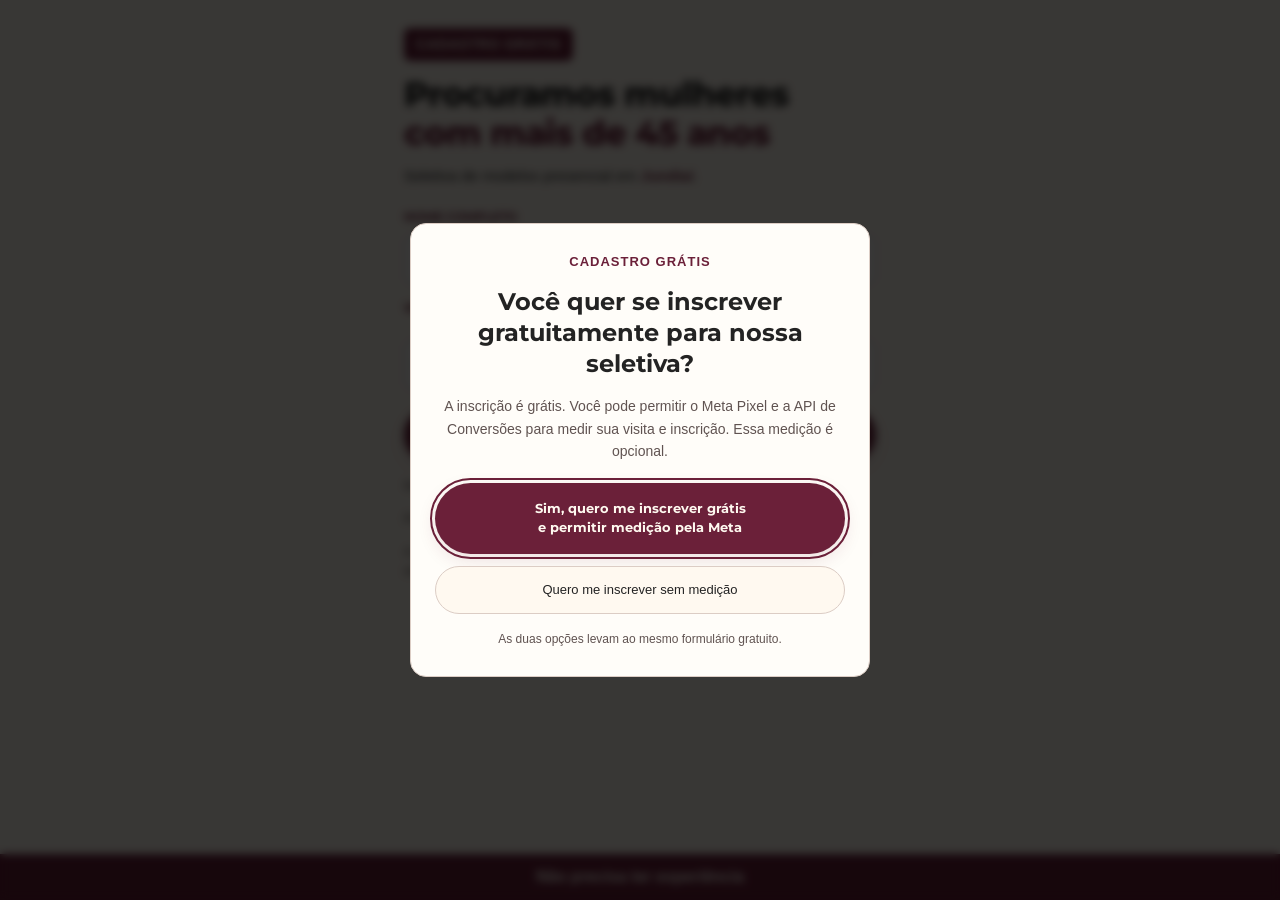
==== commit 807f8a22: "Highlight standalone Piracicaba and offer explicit tracking choice on entry [skip netlify]" ====
--- a/jundiai/index.html
+++ b/jundiai/index.html
@@ -37,16 +37,20 @@
       <p id="form-status" class="status" role="status" aria-live="polite"></p>
     </form>
     <p class="quick-next">Nossa equipe falará com você pelo WhatsApp.</p>
-    <aside id="cookie-banner" class="cookie-banner" aria-label="Preferências de rastreamento">
-      <p>Podemos medir sua visita e inscrição com o Meta Pixel? É opcional.</p>
-      <div><button id="reject-tracking" class="secondary" type="button">Recusar</button><button id="accept-tracking" class="primary" type="button">Aceitar</button></div>
-    </aside>
     <audio id="instruction-audio" hidden preload="none" aria-label="Instruções para fazer sua inscrição" src="/assets/instrucoes-inscricao.mp3"></audio>
     <p id="audio-status" class="hint" role="status" aria-live="polite"></p>
     <p class="quick-note">Pode morar em outra cidade, desde que consiga comparecer à seletiva em Jundiaí.</p>
     <p class="quick-privacy">A gratuidade se refere à inscrição. Usamos seus dados para contato sobre a seletiva e origem aproximada por IP para análise.</p>
     <button id="tracking-settings" class="settings" type="button">Preferências de rastreamento</button>
   </main>
+  <dialog id="entry-dialog" class="entry-dialog" aria-labelledby="entry-title" aria-describedby="entry-description">
+    <p class="entry-free">CADASTRO GRÁTIS</p>
+    <h2 id="entry-title">Você quer se inscrever gratuitamente para nossa seletiva?</h2>
+    <p id="entry-description">A inscrição é grátis. Você pode permitir o Meta Pixel e a API de Conversões para medir sua visita e inscrição. Essa medição é opcional.</p>
+    <button id="accept-tracking" class="primary entry-accept" type="button">Sim, quero me inscrever grátis<small>e permitir medição pela Meta</small></button>
+    <button id="reject-tracking" class="secondary entry-reject" type="button">Quero me inscrever sem medição</button>
+    <p class="entry-note">As duas opções levam ao mesmo formulário gratuito.</p>
+  </dialog>
   <footer class="experience-strip"><p>Não precisa ter experiência</p></footer>
 </body>
 </html>
--- a/quick-form.css
+++ b/quick-form.css
@@ -1,4 +1,15 @@
 body::before, body::after { content:none; background-image:none; }
+body[data-city="Piracicaba"] { isolation:isolate; }
+body[data-city="Piracicaba"]::before {
+  content:"";
+  position:fixed;
+  inset:0;
+  z-index:-1;
+  pointer-events:none;
+  background-image:linear-gradient(180deg,rgba(19,14,20,.62),rgba(19,14,20,.8)),url("/assets/piracicaba-wallpaper.08606f46d6.webp");
+  background-size:cover;
+  background-position:40% center;
+}
 .quick-page { width:100%; max-width:520px; margin:0 auto; padding:28px 24px 20px; }
 .quick-free { display:inline-block; padding:6px 12px; border-radius:6px; background:var(--cta); color:var(--cta-text); font-size:14px; font-weight:700; letter-spacing:.6px; margin:0 0 14px; }
 .quick-page h1 { font-size:clamp(25px, 7.6vw, 34px); line-height:1.15; letter-spacing:-1px; margin:0 0 12px; text-transform:none; }
@@ -7,10 +18,6 @@
 .quick-page input { margin-bottom:16px; }
 .quick-page .registration-cta { margin-top:2px; animation:none; }
 .quick-next { font-size:13px; color:var(--muted); line-height:1.5; margin:14px 0; }
-.quick-page .cookie-banner { position:static; transform:none; width:100%; padding:12px; margin:14px 0; box-shadow:none; flex-direction:row; gap:12px; align-items:center; }
-.quick-page .cookie-banner p { font-size:11px; line-height:1.5; }
-.quick-page .cookie-banner > div { gap:6px; flex-shrink:0; }
-.quick-page .cookie-banner button { font-size:11px; padding:8px 10px; min-height:34px; }
 .quick-note, .quick-privacy { font-size:12px; line-height:1.6; color:var(--muted); margin:14px 0; }
 .quick-page .settings { font-size:11px; margin-top:18px; }
 @media(max-width:380px) {
@@ -19,12 +26,23 @@
   .quick-city { margin-bottom:16px; }
   .quick-page .registration-cta { padding-inline:12px; font-size:12px; }
   .quick-page .registration-cta span { display:none; }
-  .quick-page .cookie-banner > div { flex-direction:column; }
 }
 
 html { scroll-padding-bottom:calc(80px + env(safe-area-inset-bottom, 0px)); }
 body { padding-bottom:calc(64px + env(safe-area-inset-bottom, 0px)); }
 .quick-page input, .quick-page button { scroll-margin-bottom:calc(80px + env(safe-area-inset-bottom, 0px)); }
-.experience-strip { position:fixed; inset:auto 0 0; z-index:4; background:var(--accent); color:var(--accent-text); text-align:center; padding:12px 16px calc(12px + env(safe-area-inset-bottom, 0px)); }
+.experience-strip { position:fixed; left:0; right:0; bottom:0; z-index:10; background:var(--accent); color:var(--accent-text); text-align:center; padding:12px 16px calc(12px + env(safe-area-inset-bottom, 0px)); }
 .experience-strip p { margin:0; font-size:16px; line-height:1.4; font-weight:700; }
 .age-highlight { white-space:nowrap; }
+
+.quick-city-name { color:#ffe0a8; font-family:Montserrat,Arial,sans-serif; font-size:clamp(28px, 9vw, 42px); font-weight:800; line-height:1.15; letter-spacing:1px; margin:0 0 14px; text-shadow:0 0 12px #f4c57280,0 0 32px #e9cba744; }
+.entry-dialog { position:fixed; inset:0; margin:auto; width:calc(100% - 32px); max-width:460px; max-height:calc(100dvh - 32px); overflow:auto; padding:28px 24px; border:1px solid var(--border); border-radius:16px; background:var(--surface); color:var(--text); text-align:center; }
+.entry-dialog::backdrop { background:rgba(0,0,0,.78); }
+.entry-dialog h2 { font-family:Montserrat,Arial,sans-serif; font-size:24px; line-height:1.3; margin:0 0 16px; }
+.entry-free { color:var(--accent); font-size:13px; font-weight:700; letter-spacing:1px; margin:0 0 14px; }
+#entry-description { color:var(--muted); font-size:14px; line-height:1.6; margin:0 0 20px; }
+.entry-dialog button { width:100%; white-space:normal; line-height:1.5; }
+.entry-dialog .entry-accept { display:block; }
+.entry-accept small { display:block; font-size:13px; font-weight:400; }
+.entry-reject { margin-top:12px; min-height:48px; }
+.entry-note { color:var(--muted); font-size:12px; line-height:1.5; margin:16px 0 0; }
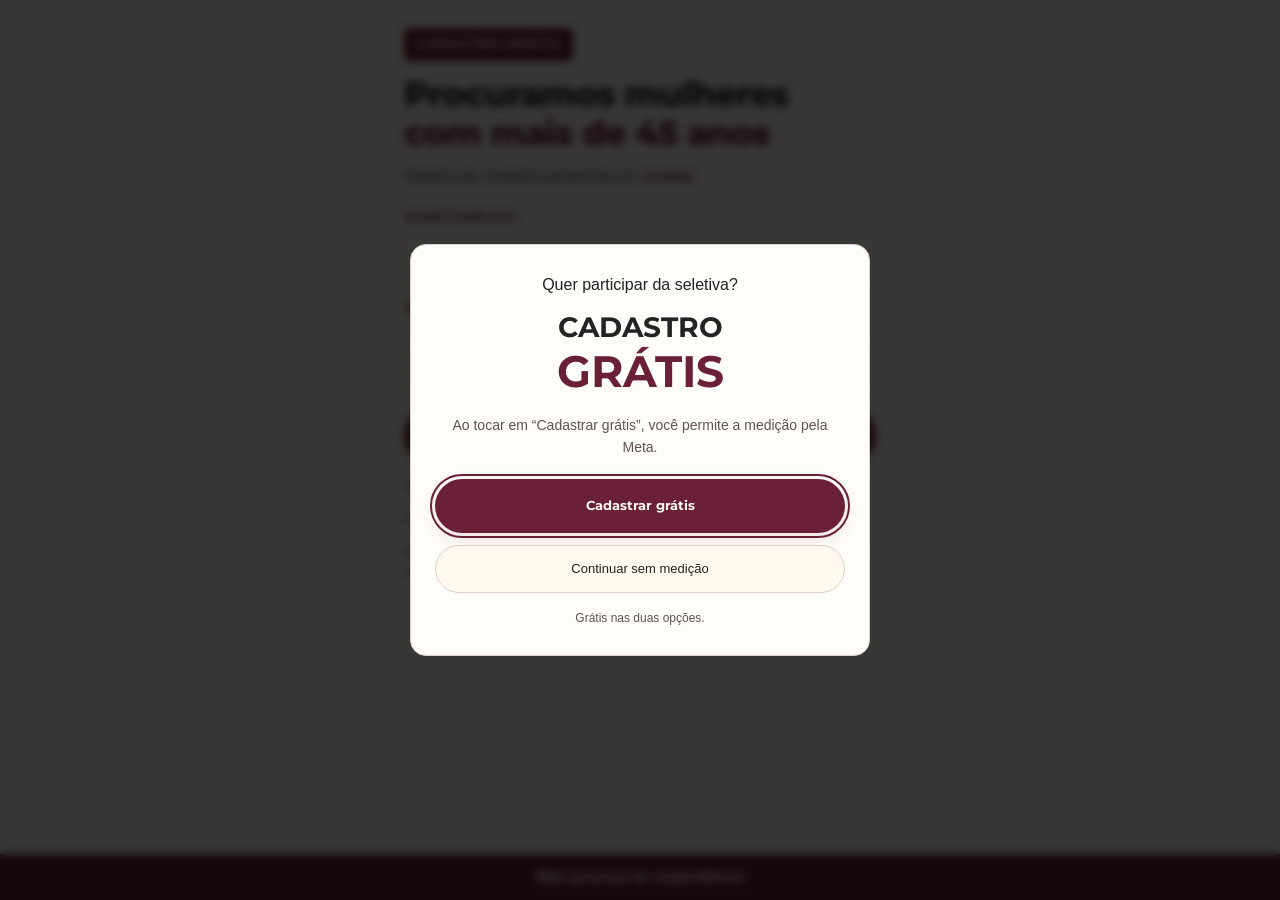
==== commit f0b3657a: "Shorten entry popup and emphasize free registration [skip netlify]" ====
--- a/jundiai/index.html
+++ b/jundiai/index.html
@@ -44,12 +44,12 @@
     <button id="tracking-settings" class="settings" type="button">Preferências de rastreamento</button>
   </main>
   <dialog id="entry-dialog" class="entry-dialog" aria-labelledby="entry-title" aria-describedby="entry-description">
-    <p class="entry-free">CADASTRO GRÁTIS</p>
-    <h2 id="entry-title">Você quer se inscrever gratuitamente para nossa seletiva?</h2>
-    <p id="entry-description">A inscrição é grátis. Você pode permitir o Meta Pixel e a API de Conversões para medir sua visita e inscrição. Essa medição é opcional.</p>
-    <button id="accept-tracking" class="primary entry-accept" type="button">Sim, quero me inscrever grátis<small>e permitir medição pela Meta</small></button>
-    <button id="reject-tracking" class="secondary entry-reject" type="button">Quero me inscrever sem medição</button>
-    <p class="entry-note">As duas opções levam ao mesmo formulário gratuito.</p>
+    <p class="entry-free">Quer participar da seletiva?</p>
+    <h2 id="entry-title">CADASTRO <span>GRÁTIS</span></h2>
+    <p id="entry-description">Ao tocar em “Cadastrar grátis”, você permite a medição pela Meta.</p>
+    <button id="accept-tracking" class="primary entry-accept" type="button">Cadastrar grátis</button>
+    <button id="reject-tracking" class="secondary entry-reject" type="button">Continuar sem medição</button>
+    <p class="entry-note">Grátis nas duas opções.</p>
   </dialog>
   <footer class="experience-strip"><p>Não precisa ter experiência</p></footer>
 </body>
--- a/quick-form.css
+++ b/quick-form.css
@@ -38,11 +38,11 @@
 .quick-city-name { color:#ffe0a8; font-family:Montserrat,Arial,sans-serif; font-size:clamp(28px, 9vw, 42px); font-weight:800; line-height:1.15; letter-spacing:1px; margin:0 0 14px; text-shadow:0 0 12px #f4c57280,0 0 32px #e9cba744; }
 .entry-dialog { position:fixed; inset:0; margin:auto; width:calc(100% - 32px); max-width:460px; max-height:calc(100dvh - 32px); overflow:auto; padding:28px 24px; border:1px solid var(--border); border-radius:16px; background:var(--surface); color:var(--text); text-align:center; }
 .entry-dialog::backdrop { background:rgba(0,0,0,.78); }
-.entry-dialog h2 { font-family:Montserrat,Arial,sans-serif; font-size:24px; line-height:1.3; margin:0 0 16px; }
-.entry-free { color:var(--accent); font-size:13px; font-weight:700; letter-spacing:1px; margin:0 0 14px; }
+.entry-dialog h2 { font-family:Montserrat,Arial,sans-serif; font-size:28px; line-height:1.2; margin:0 0 16px; }
+.entry-dialog h2 span { display:block; font-size:44px; color:var(--cta); }
+.entry-free { color:var(--text); font-size:16px; font-weight:400; margin:0 0 14px; }
 #entry-description { color:var(--muted); font-size:14px; line-height:1.6; margin:0 0 20px; }
 .entry-dialog button { width:100%; white-space:normal; line-height:1.5; }
 .entry-dialog .entry-accept { display:block; }
-.entry-accept small { display:block; font-size:13px; font-weight:400; }
 .entry-reject { margin-top:12px; min-height:48px; }
 .entry-note { color:var(--muted); font-size:12px; line-height:1.5; margin:16px 0 0; }
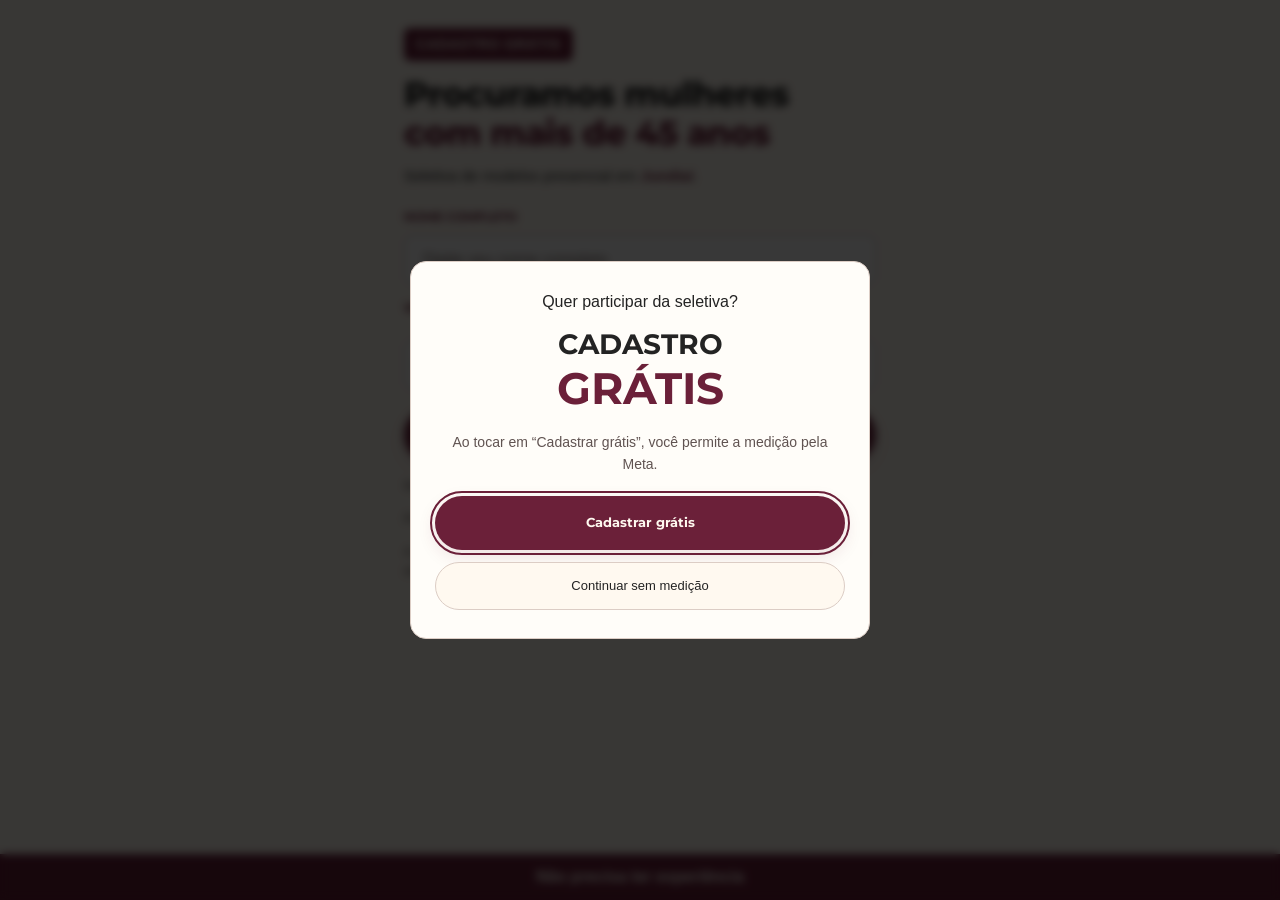
==== commit 27d529d4: "Remove popup footnote and pulse free signup button [skip netlify]" ====
--- a/jundiai/index.html
+++ b/jundiai/index.html
@@ -49,7 +49,6 @@
     <p id="entry-description">Ao tocar em “Cadastrar grátis”, você permite a medição pela Meta.</p>
     <button id="accept-tracking" class="primary entry-accept" type="button">Cadastrar grátis</button>
     <button id="reject-tracking" class="secondary entry-reject" type="button">Continuar sem medição</button>
-    <p class="entry-note">Grátis nas duas opções.</p>
   </dialog>
   <footer class="experience-strip"><p>Não precisa ter experiência</p></footer>
 </body>
--- a/quick-form.css
+++ b/quick-form.css
@@ -43,6 +43,7 @@
 .entry-free { color:var(--text); font-size:16px; font-weight:400; margin:0 0 14px; }
 #entry-description { color:var(--muted); font-size:14px; line-height:1.6; margin:0 0 20px; }
 .entry-dialog button { width:100%; white-space:normal; line-height:1.5; }
-.entry-dialog .entry-accept { display:block; }
+.entry-dialog .entry-accept { display:block; animation:entry-cta-pulse 2s ease-in-out infinite; }
 .entry-reject { margin-top:12px; min-height:48px; }
-.entry-note { color:var(--muted); font-size:12px; line-height:1.5; margin:16px 0 0; }
+@keyframes entry-cta-pulse { 0%,100% { transform:scale(1); } 50% { transform:scale(1.025); } }
+@media(prefers-reduced-motion:reduce) { .entry-dialog .entry-accept { animation:none; } }
